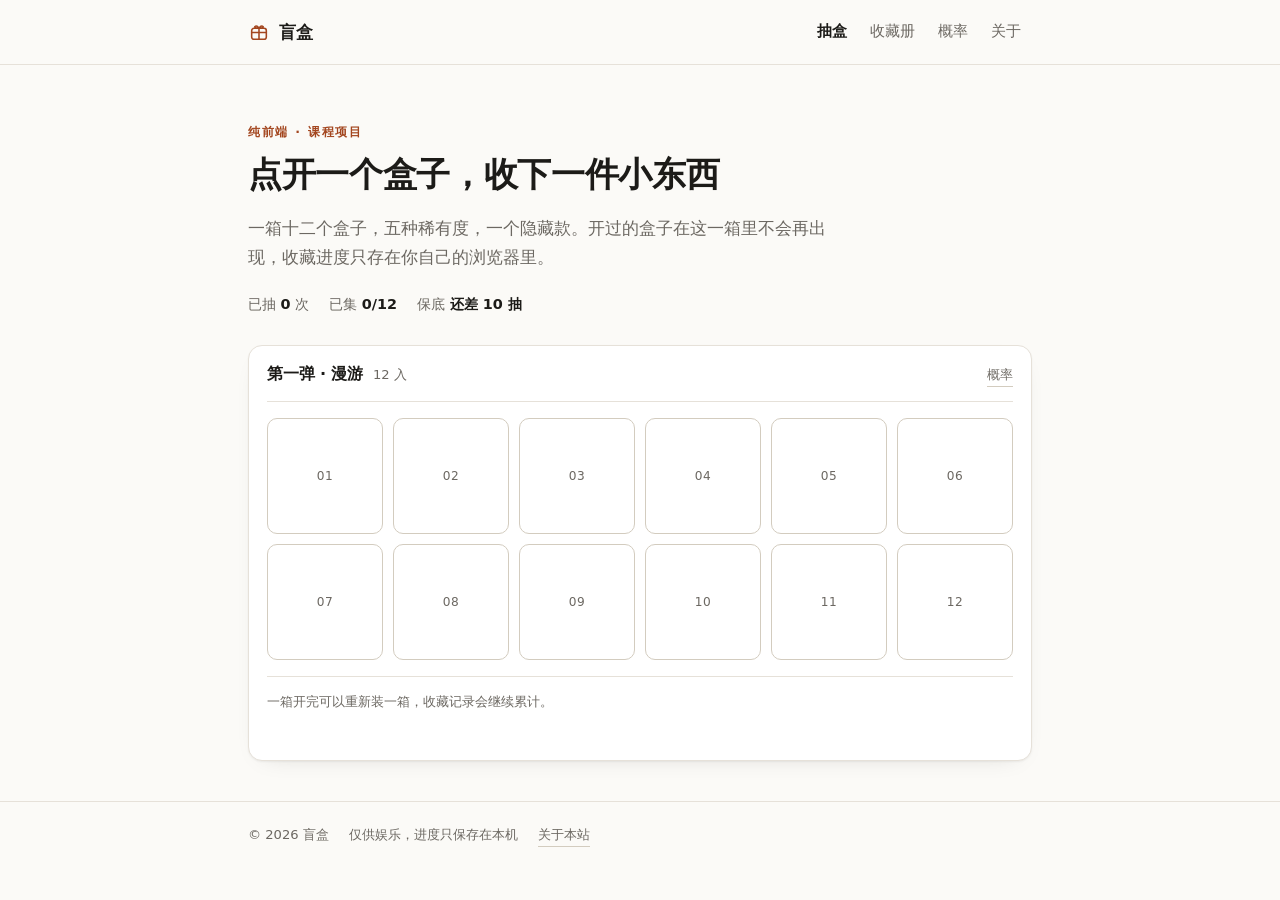
==== index.html @ 5951d981 "机台标题去掉「星屿」：第一弹 · 漫游" ====
<!DOCTYPE html>
<html lang="zh-CN">
<head>
  <meta charset="UTF-8">
  <meta name="viewport" content="width=device-width, initial-scale=1.0">
  <meta name="description" content="盲盒：一箱十二个盒子，五种稀有度，一个隐藏款。点开盒子看看今天抽到哪一件。">
  <meta name="theme-color" content="#fbfaf7">
  <title>盲盒 · 抽盒</title>
  <link rel="icon" href="favicon.svg" type="image/svg+xml">
  <link rel="stylesheet" href="style.css">
</head>
<body data-page="draw">

  <a class="skip" href="#main">跳到主要内容</a>

  <header class="site-head">
    <div class="wrap head-inner">
      <a class="brand" href="index.html">
        <svg class="mark" viewBox="0 0 24 24" fill="none" stroke="currentColor" stroke-width="1.7" stroke-linecap="round" stroke-linejoin="round" aria-hidden="true">
          <rect x="4" y="8" width="16" height="12" rx="2.5"></rect>
          <path d="M4 12.5h16M12 8v12"></path>
          <path d="M12 8c-1.2-2-3-3.2-4.2-2.2C6.6 6.7 8 8 12 8zM12 8c1.2-2 3-3.2 4.2-2.2C17.4 6.7 16 8 12 8z"></path>
        </svg>
        <span>盲盒</span>
      </a>

      <nav class="site-nav" aria-label="主导航">
        <ul>
          <li><a href="index.html" aria-current="page">抽盒</a></li>
          <li><a href="collection.html">收藏册</a></li>
          <li><a href="odds.html">概率</a></li>
          <li><a href="about.html">关于</a></li>
        </ul>
      </nav>
    </div>
  </header>

  <main id="main">
    <div class="wrap">

      <section class="intro">
        <p class="eyebrow">纯前端 · 课程项目</p>
        <h1>点开一个盒子，收下一件小东西</h1>
        <p class="lede">一箱十二个盒子，五种稀有度，一个隐藏款。开过的盒子在这一箱里不会再出现，收藏进度只存在你自己的浏览器里。</p>
        <p class="stats">
          <span>已抽 <b id="statDraws">0</b> 次</span>
          <span>已集 <b id="statOwned">0/12</b></span>
          <span>保底 <b id="statPity">还差 10 抽</b></span>
        </p>
      </section>

      <section class="machine" aria-labelledby="machineTitle">
        <div class="machine-head">
          <h2 id="machineTitle">第一弹 · 漫游</h2>
          <span class="count">12 入</span>
          <a class="quiet-link" href="odds.html">概率</a>
        </div>

        <div class="case" id="case"></div>

        <div class="machine-foot">
          <button class="btn btn--sm" id="refillBtn" type="button" hidden>再装一箱</button>
          <p>一箱开完可以重新装一箱，收藏记录会继续累计。</p>
        </div>

        <p class="recent" id="recent"></p>
      </section>

      <p class="sr-only" id="live" aria-live="polite"></p>
    </div>
  </main>

  <footer class="site-foot">
    <div class="wrap">
      <span>© 2026 盲盒</span>
      <span>仅供娱乐，进度只保存在本机</span>
      <a href="about.html">关于本站</a>
    </div>
  </footer>

  <div class="overlay" id="overlay" hidden>
    <div class="dialog" id="reveal" role="dialog" aria-modal="true" aria-labelledby="revealName" aria-describedby="revealMeta">
      <button class="dialog__close" id="revealClose" type="button" aria-label="关闭结果">×</button>
      <div id="revealGlyph"></div>
      <p class="dialog__rarity" id="revealRarity">普通</p>
      <h2 class="dialog__name" id="revealName">小星星</h2>
      <p class="dialog__meta" id="revealMeta">第 1 抽</p>
      <div class="dialog__actions">
        <button class="btn" id="acceptBtn" type="button">收下</button>
        <button class="btn btn--primary" id="againBtn" type="button">再抽一个</button>
      </div>
    </div>
  </div>

  <script src="app.js"></script>
</body>
</html>
---- style.css ----
/* ==========================================================================
   盲盒 · style.css
   纸感、单色强调：只用一种强调色（砖红），其余靠字号、间距和细线分层。
   1 变量 · 2 基础 · 3 头部 · 4 首页 · 5 盒子 · 6 按钮与结果
   7 收藏册 · 8 概率与关于 · 9 页脚 · 10 动画与窄屏
   ========================================================================== */

/* 1 · 变量 */
:root {
  --paper: #fbfaf7;
  --surface: #ffffff;
  --ink: #1c1b18;
  --ink-2: #3b3833;
  --muted: #6c6862;
  --line: #e6e1d9;
  --line-2: #d3ccbf;
  --accent: #a3461f;
  --accent-soft: #f4e8e1;

  --r: 10px;
  --shadow: 0 1px 2px rgba(28, 27, 24, .05), 0 8px 24px -18px rgba(28, 27, 24, .25);
}

@media (prefers-color-scheme: dark) {
  :root {
    --paper: #171613;
    --surface: #1e1c18;
    --ink: #f1eee7;
    --ink-2: #d6d1c7;
    --muted: #9d978c;
    --line: #302d27;
    --line-2: #423d34;
    --accent: #d78a62;
    --accent-soft: #2a211b;
    --shadow: 0 1px 2px rgba(0, 0, 0, .4);
  }
}

/* 2 · 基础 */
*,
*::before,
*::after { box-sizing: border-box; }

[hidden] { display: none !important; }

html { -webkit-text-size-adjust: 100%; }

body {
  margin: 0;
  min-height: 100vh;
  font-family: system-ui, -apple-system, "Segoe UI", "PingFang SC", "Hiragino Sans GB", "Microsoft YaHei", sans-serif;
  font-size: 17px;
  line-height: 1.7;
  color: var(--ink);
  background: var(--paper);
  -webkit-font-smoothing: antialiased;
}

h1, h2, h3 {
  margin: 0 0 .5em;
  line-height: 1.3;
  font-weight: 650;
  letter-spacing: -.01em;
}
h1 { font-size: clamp(1.55rem, 3.4vw, 2.1rem); }
h2 { font-size: 1.15rem; }
h3 { font-size: 1rem; }

p { margin: 0 0 1em; }
p:last-child { margin-bottom: 0; }

a { color: var(--ink); text-decoration: none; }
a:hover { text-decoration: underline; text-underline-offset: .18em; }

button { font: inherit; color: inherit; }

:focus-visible {
  outline: 2px solid var(--accent);
  outline-offset: 2px;
  border-radius: 3px;
}

.wrap {
  width: 100%;
  max-width: 52rem;
  margin: 0 auto;
  padding: 0 24px;
}

.sr-only {
  position: absolute;
  width: 1px;
  height: 1px;
  padding: 0;
  margin: -1px;
  overflow: hidden;
  clip: rect(0 0 0 0);
  white-space: nowrap;
  border: 0;
}

.skip {
  position: absolute;
  left: -9999px;
}
.skip:focus {
  left: 16px;
  top: 12px;
  z-index: 100;
  padding: .5em 1em;
  background: var(--surface);
  border: 1px solid var(--line-2);
  border-radius: var(--r);
}

/* 3 · 头部 */
.site-head {
  border-bottom: 1px solid var(--line);
  background: var(--paper);
}
.head-inner {
  display: flex;
  align-items: center;
  gap: 16px;
  min-height: 64px;
}
.brand {
  display: inline-flex;
  align-items: center;
  gap: 9px;
  font-weight: 650;
  letter-spacing: .01em;
  white-space: nowrap;
}
.brand:hover { text-decoration: none; }
.mark { width: 22px; height: 22px; flex: none; color: var(--accent); }

.site-nav { margin-left: auto; }
.site-nav ul {
  display: flex;
  gap: 2px;
  margin: 0;
  padding: 0;
  list-style: none;
}
.site-nav a {
  display: inline-block;
  padding: .38em .7em;
  font-size: .95rem;
  color: var(--muted);
  border-radius: 6px;
}
.site-nav a:hover { color: var(--ink); background: var(--accent-soft); text-decoration: none; }
.site-nav a[aria-current="page"] { color: var(--ink); font-weight: 600; }
.site-nav a[aria-current="page"]:hover { background: transparent; }

/* 4 · 首页 */
.intro {
  padding: clamp(32px, 6vw, 56px) 0 28px;
  max-width: 38rem;
}
.eyebrow {
  margin: 0 0 .9em;
  font-size: .78rem;
  font-weight: 600;
  letter-spacing: .14em;
  text-transform: uppercase;
  color: var(--accent);
}
.lede {
  color: var(--muted);
  margin-bottom: 1.2em;
}
.stats {
  display: flex;
  flex-wrap: wrap;
  gap: 6px 20px;
  margin: 0;
  font-size: .9rem;
  color: var(--muted);
  font-variant-numeric: tabular-nums;
}
.stats b { font-weight: 600; color: var(--ink); }

.machine {
  border: 1px solid var(--line);
  border-radius: 14px;
  background: var(--surface);
  padding: 18px 18px 16px;
  margin-bottom: 40px;
  box-shadow: var(--shadow);
}
.machine-head {
  display: flex;
  align-items: baseline;
  gap: 10px;
  padding-bottom: 14px;
  border-bottom: 1px solid var(--line);
  margin-bottom: 16px;
}
.machine-head h2 { margin: 0; font-size: 1rem; }
.machine-head .count { font-size: .82rem; color: var(--muted); font-variant-numeric: tabular-nums; }
.quiet-link {
  margin-left: auto;
  font-size: .82rem;
  color: var(--muted);
  border-bottom: 1px solid var(--line-2);
}
.quiet-link:hover { color: var(--accent); border-color: currentColor; text-decoration: none; }

/* 稀有度在盒子上只用一个小圆点表示，颜色压得很低 */
[data-rarity="N"] { --rarity: #9b9488; }
[data-rarity="R"] { --rarity: #6c6862; }
[data-rarity="SR"] { --rarity: var(--accent); }
[data-rarity="SSR"] { --rarity: #7d3416; }
[data-rarity="UR"] { --rarity: #1c1b18; }

@media (prefers-color-scheme: dark) {
  [data-rarity="N"] { --rarity: #8f897e; }
  [data-rarity="R"] { --rarity: #b3ada2; }
  [data-rarity="SSR"] { --rarity: #d79a72; }
  [data-rarity="UR"] { --rarity: #f1eee7; }
}

/* 5 · 盒子 */
.case {
  display: grid;
  grid-template-columns: repeat(6, minmax(0, 1fr));
  gap: 10px;
}
.box {
  position: relative;
  aspect-ratio: 1 / 1;
  padding: 0;
  background: var(--surface);
  border: 1px solid var(--line-2);
  border-radius: var(--r);
  cursor: pointer;
  transition: border-color .15s, transform .15s;
  display: grid;
  place-items: center;
}
.box:hover:not(.is-open) {
  border-color: var(--ink);
  transform: translateY(-2px);
}
.box__no {
  font-size: .76rem;
  color: var(--muted);
  font-variant-numeric: tabular-nums;
  letter-spacing: .04em;
}
.box__glyph { display: none; width: 30px; height: 30px; color: var(--ink); }
.box__glyph svg { display: block; width: 100%; height: 100%; }

.box.is-open {
  cursor: default;
  background: var(--paper);
  transform: none;
}
.box.is-open .box__no { display: none; }
.box.is-open .box__glyph { display: block; }
.box.is-open::after {
  content: "";
  position: absolute;
  top: 7px;
  right: 7px;
  width: 5px;
  height: 5px;
  border-radius: 50%;
  background: var(--rarity, var(--muted));
}

.box.is-shaking { animation: nudge .42s ease-in-out; }

.machine-foot {
  display: flex;
  flex-wrap: wrap;
  align-items: center;
  gap: 12px;
  margin-top: 16px;
  padding-top: 14px;
  border-top: 1px solid var(--line);
}
.machine-foot p { margin: 0; font-size: .82rem; color: var(--muted); }

.recent {
  margin: 12px 0 0;
  font-size: .82rem;
  color: var(--muted);
  min-height: 1.4em;
}
.recent b { font-weight: 600; color: var(--ink-2); }

/* 6 · 按钮与结果 */
.btn {
  display: inline-flex;
  align-items: center;
  justify-content: center;
  padding: .6em 1.05em;
  font-size: .92rem;
  font-weight: 600;
  border-radius: 8px;
  border: 1px solid var(--line-2);
  background: var(--surface);
  color: var(--ink);
  cursor: pointer;
  transition: background-color .15s, border-color .15s;
}
.btn:hover { border-color: var(--ink); }
.btn--primary {
  background: var(--ink);
  border-color: var(--ink);
  color: var(--paper);
}
.btn--primary:hover { background: var(--ink-2); border-color: var(--ink-2); }
.btn--sm { padding: .42em .8em; font-size: .84rem; }

.overlay {
  position: fixed;
  inset: 0;
  z-index: 50;
  display: grid;
  place-items: center;
  padding: 20px;
  background: rgba(24, 22, 18, .55);
  animation: fade .16s ease both;
}
.dialog {
  position: relative;
  width: min(360px, 100%);
  padding: 26px 24px 22px;
  background: var(--surface);
  border: 1px solid var(--line-2);
  border-radius: 14px;
  box-shadow: 0 24px 60px -30px rgba(0, 0, 0, .5);
  text-align: center;
  animation: rise .22s ease both;
}
.dialog__close {
  position: absolute;
  top: 8px;
  right: 8px;
  width: 30px;
  height: 30px;
  display: grid;
  place-items: center;
  border: 0;
  border-radius: 50%;
  background: transparent;
  color: var(--muted);
  font-size: 1.1rem;
  line-height: 1;
}
.dialog__close:hover { background: var(--accent-soft); color: var(--ink); }

.dialog__glyph {
  display: block;
  width: 60px;
  height: 60px;
  margin: 6px auto 12px;
  color: var(--ink);
}
.dialog__rarity {
  margin: 0 0 2px;
  font-size: .74rem;
  font-weight: 600;
  letter-spacing: .14em;
  color: var(--accent);
}
.dialog__name { margin: 0 0 4px; font-size: 1.35rem; }
.dialog__meta { margin: 0 0 20px; font-size: .85rem; color: var(--muted); }
.dialog__meta b { color: var(--accent); font-weight: 600; }
.dialog__actions { display: flex; gap: 10px; }
.dialog__actions .btn { flex: 1 1 0; }

/* 7 · 收藏册 */
.page-head {
  padding: clamp(28px, 5vw, 44px) 0 4px;
  max-width: 38rem;
}
.page-head .lede { margin-bottom: 0; }

.progress {
  display: flex;
  align-items: center;
  gap: 14px;
  margin: 24px 0 18px;
  font-size: .84rem;
  color: var(--muted);
  font-variant-numeric: tabular-nums;
}
.progress__bar {
  flex: 1;
  height: 4px;
  background: var(--line);
  border-radius: 2px;
  overflow: hidden;
}
.progress__fill {
  display: block;
  height: 100%;
  width: 0;
  background: var(--accent);
  transition: width .4s ease;
}

.grid {
  display: grid;
  grid-template-columns: repeat(4, minmax(0, 1fr));
  gap: 12px;
  margin-bottom: 28px;
}
.card {
  display: flex;
  flex-direction: column;
  align-items: center;
  gap: 4px;
  padding: 18px 10px 16px;
  border: 1px solid var(--line);
  border-radius: var(--r);
  background: var(--surface);
  text-align: center;
}
.card--locked {
  background: transparent;
  border-style: dashed;
  border-color: var(--line-2);
}
.card__glyph {
  width: 34px;
  height: 34px;
  color: var(--ink);
  margin-bottom: 4px;
}
.card--locked .card__glyph { color: var(--line-2); }
.card__glyph--none {
  display: grid;
  place-items: center;
  font-size: 1.1rem;
  line-height: 1;
}
.card__name { font-size: .92rem; font-weight: 600; }
.card--locked .card__name { color: var(--muted); font-weight: 400; }
.card__meta {
  font-size: .74rem;
  letter-spacing: .06em;
  color: var(--muted);
}
.card__count {
  font-size: .74rem;
  color: var(--accent);
  font-variant-numeric: tabular-nums;
}

.actions {
  display: flex;
  flex-wrap: wrap;
  align-items: center;
  gap: 12px;
  margin-bottom: 48px;
}
.actions p { margin: 0; font-size: .82rem; color: var(--muted); }

/* 8 · 概率与关于 */
.panel {
  padding: 20px 0;
  border-top: 1px solid var(--line);
}
.panel:first-of-type { border-top: 0; }
.panel h2 { margin-bottom: 12px; }

table {
  width: 100%;
  border-collapse: collapse;
  font-size: .9rem;
  margin-bottom: 10px;
}
caption {
  text-align: left;
  font-size: .8rem;
  color: var(--muted);
  padding-bottom: 8px;
}
th, td {
  padding: .5em .3em;
  text-align: left;
  border-bottom: 1px solid var(--line);
}
th { font-size: .78rem; font-weight: 600; color: var(--muted); }
td:last-child, th:last-child { text-align: right; font-variant-numeric: tabular-nums; }
tbody tr:last-child td { border-bottom: 0; }

.list {
  margin: 0;
  padding: 0;
  list-style: none;
  display: grid;
  gap: 6px;
  font-size: .9rem;
}
.list li {
  display: flex;
  align-items: baseline;
  gap: 10px;
  padding-bottom: 6px;
  border-bottom: 1px solid var(--line);
}
.list li:last-child { border-bottom: 0; }
.list .li-glyph { width: 20px; height: 20px; flex: none; color: var(--ink); }
.list .li-name { font-weight: 600; }
.list .li-meta { color: var(--muted); }
.list .li-chance { margin-left: auto; color: var(--muted); font-variant-numeric: tabular-nums; }

.rules {
  margin: 0;
  padding-left: 1.2em;
  display: grid;
  gap: 8px;
  color: var(--ink-2);
  font-size: .92rem;
}
.rules b { color: var(--ink); }

.note {
  font-size: .86rem;
  color: var(--muted);
  padding: 12px 14px;
  border-left: 2px solid var(--line-2);
  margin: 14px 0 0;
}

/* 9 · 关于页正文 */
.prose { max-width: 38rem; }
.prose h2 { margin-top: 1.8em; }
.prose ul { padding-left: 1.2em; margin: 0 0 1em; color: var(--ink-2); }
.prose li { margin-bottom: .3em; }
.prose code {
  font-family: ui-monospace, SFMono-Regular, Menlo, Consolas, monospace;
  font-size: .88em;
  padding: .1em .35em;
  background: var(--accent-soft);
  border-radius: 4px;
}

/* 10 · 页脚 */
.site-foot {
  border-top: 1px solid var(--line);
  padding: 22px 0 40px;
  font-size: .82rem;
  color: var(--muted);
}
.site-foot .wrap {
  display: flex;
  flex-wrap: wrap;
  gap: 8px 20px;
}
.site-foot a { color: var(--muted); border-bottom: 1px solid var(--line-2); }
.site-foot a:hover { color: var(--accent); text-decoration: none; }

/* 11 · 动画与窄屏 */
@keyframes nudge {
  0%, 100% { transform: translateY(0) rotate(0); }
  25% { transform: translateY(-3px) rotate(-1.5deg); }
  60% { transform: translateY(-1px) rotate(1.5deg); }
}
@keyframes fade { from { opacity: 0; } to { opacity: 1; } }
@keyframes rise {
  from { opacity: 0; transform: translateY(8px); }
  to { opacity: 1; transform: none; }
}

@media (max-width: 720px) {
  body { font-size: 16px; }
  .wrap { padding: 0 18px; }
  .case { grid-template-columns: repeat(4, minmax(0, 1fr)); }
  .grid { grid-template-columns: repeat(3, minmax(0, 1fr)); }
}
@media (max-width: 520px) {
  .head-inner { min-height: 58px; gap: 8px; }
  .brand { font-size: .95rem; }
  .mark { width: 19px; height: 19px; }
  .site-nav a { padding: .38em .55em; font-size: .88rem; }
  .case { grid-template-columns: repeat(3, minmax(0, 1fr)); gap: 8px; }
  .grid { grid-template-columns: repeat(2, minmax(0, 1fr)); }
  .machine { padding: 14px; }
  .dialog__actions { flex-direction: column-reverse; }
}
@media (max-width: 360px) {
  .case { grid-template-columns: repeat(2, minmax(0, 1fr)); }
}

@media (prefers-reduced-motion: reduce) {
  *, *::before, *::after {
    animation-duration: .001ms !important;
    animation-iteration-count: 1 !important;
    transition-duration: .001ms !important;
  }
}
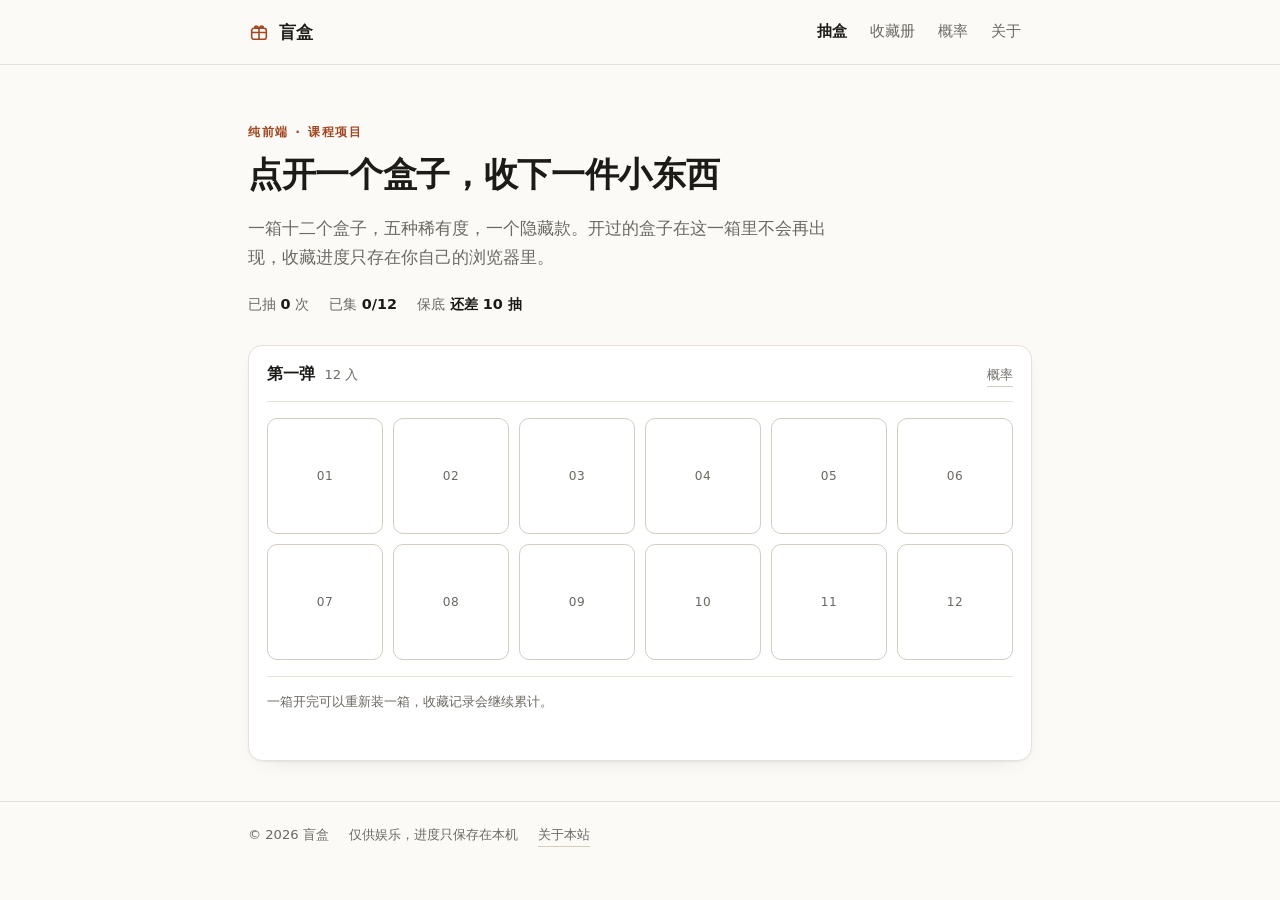
==== commit 83c86257: "机台标题只保留「第一弹」" ====
--- a/index.html
+++ b/index.html
@@ -51,7 +51,7 @@
 
       <section class="machine" aria-labelledby="machineTitle">
         <div class="machine-head">
-          <h2 id="machineTitle">第一弹 · 漫游</h2>
+          <h2 id="machineTitle">第一弹</h2>
           <span class="count">12 入</span>
           <a class="quiet-link" href="odds.html">概率</a>
         </div>
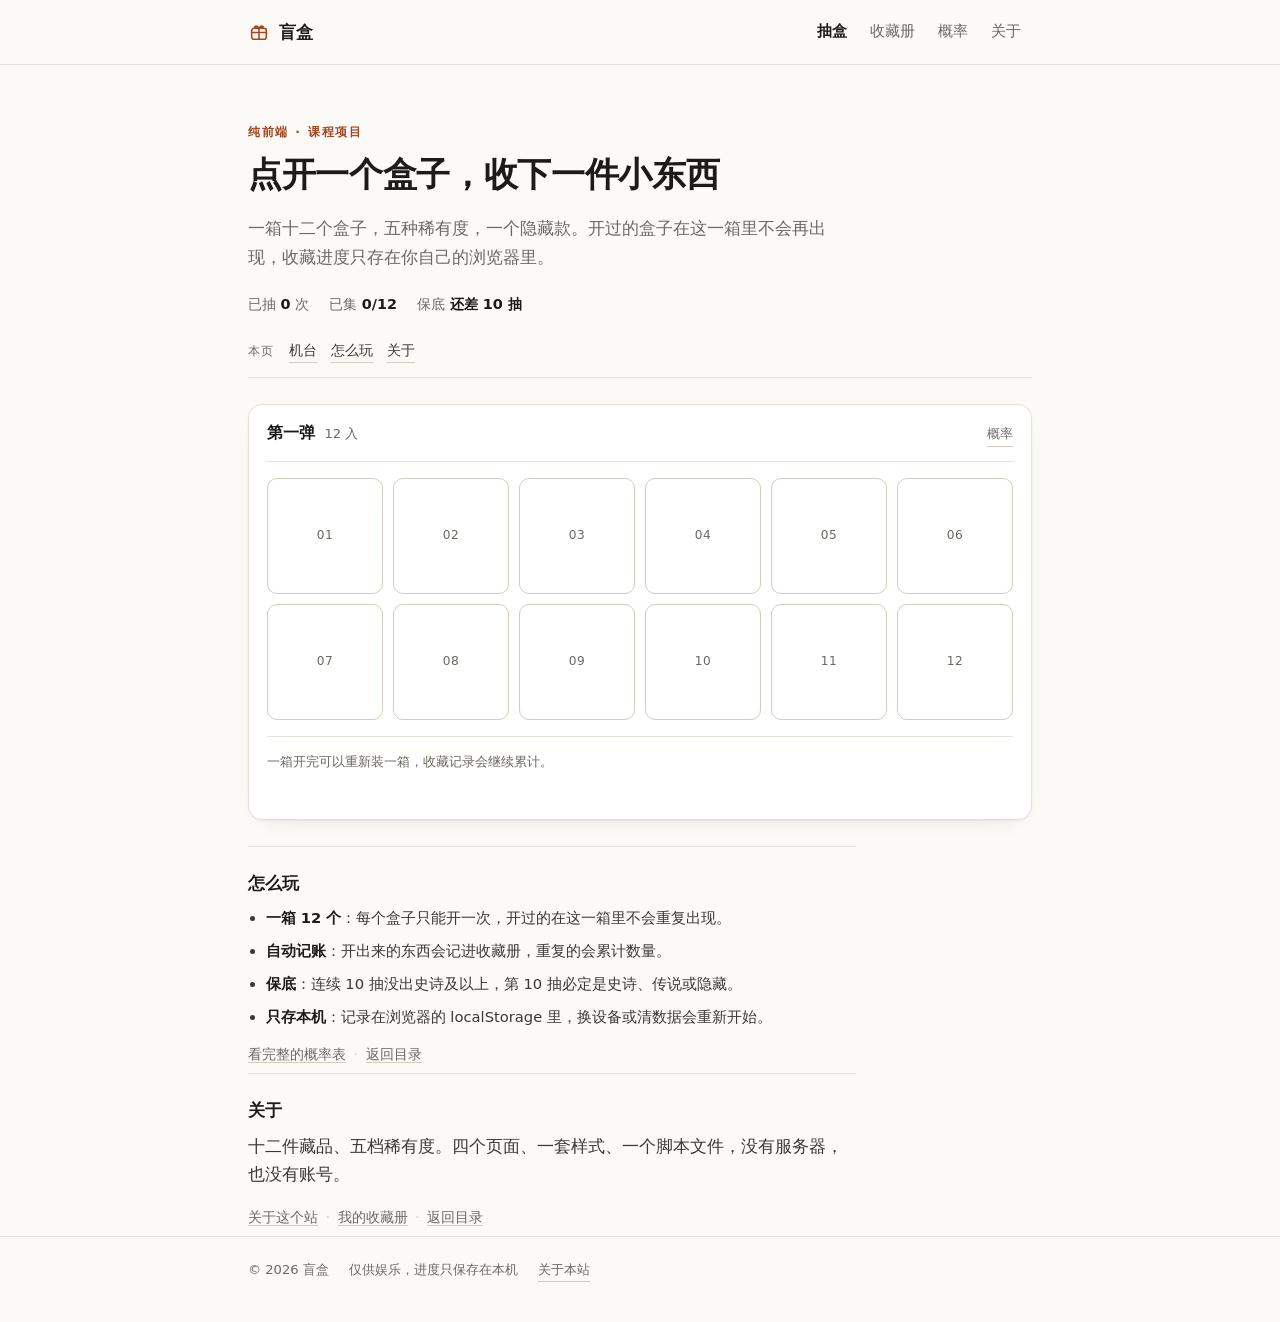
==== commit 74c8167e: "首页加本页目录，补「怎么玩」「关于」两节" ====
--- a/index.html
+++ b/index.html
@@ -49,7 +49,14 @@
         </p>
       </section>
 
-      <section class="machine" aria-labelledby="machineTitle">
+      <nav class="toc" id="toc" aria-label="本页目录">
+        <span class="toc__label">本页</span>
+        <a href="#machine">机台</a>
+        <a href="#how">怎么玩</a>
+        <a href="#about">关于</a>
+      </nav>
+
+      <section class="machine" id="machine" aria-labelledby="machineTitle">
         <div class="machine-head">
           <h2 id="machineTitle">第一弹</h2>
           <span class="count">12 入</span>
@@ -66,6 +73,27 @@
         <p class="recent" id="recent"></p>
       </section>
 
+      <section class="section" id="how" aria-labelledby="howTitle">
+        <h2 id="howTitle">怎么玩</h2>
+        <ul class="rules">
+          <li><b>一箱 12 个</b>：每个盒子只能开一次，开过的在这一箱里不会重复出现。</li>
+          <li><b>自动记账</b>：开出来的东西会记进收藏册，重复的会累计数量。</li>
+          <li><b>保底</b>：连续 10 抽没出史诗及以上，第 10 抽必定是史诗、传说或隐藏。</li>
+          <li><b>只存本机</b>：记录在浏览器的 localStorage 里，换设备或清数据会重新开始。</li>
+        </ul>
+        <p class="section__more">
+          <a href="odds.html">看完整的概率表</a><span class="dot">·</span><a href="#toc">返回目录</a>
+        </p>
+      </section>
+
+      <section class="section" id="about" aria-labelledby="aboutTitle">
+        <h2 id="aboutTitle">关于</h2>
+        <p>十二件藏品、五档稀有度。四个页面、一套样式、一个脚本文件，没有服务器，也没有账号。</p>
+        <p class="section__more">
+          <a href="about.html">关于这个站</a><span class="dot">·</span><a href="collection.html">我的收藏册</a><span class="dot">·</span><a href="#toc">返回目录</a>
+        </p>
+      </section>
+
       <p class="sr-only" id="live" aria-live="polite"></p>
     </div>
   </main>
@@ -79,12 +107,9 @@
   </footer>
 
   <div class="overlay" id="overlay" hidden>
-    <div class="dialog" id="reveal" role="dialog" aria-modal="true" aria-labelledby="revealName" aria-describedby="revealMeta">
+    <div class="dialog" id="reveal" role="dialog" aria-modal="true" aria-label="抽盒结果">
       <button class="dialog__close" id="revealClose" type="button" aria-label="关闭结果">×</button>
       <div id="revealGlyph"></div>
-      <p class="dialog__rarity" id="revealRarity">普通</p>
-      <h2 class="dialog__name" id="revealName">小星星</h2>
-      <p class="dialog__meta" id="revealMeta">第 1 抽</p>
       <div class="dialog__actions">
         <button class="btn" id="acceptBtn" type="button">收下</button>
         <button class="btn btn--primary" id="againBtn" type="button">再抽一个</button>
--- a/style.css
+++ b/style.css
@@ -155,10 +155,52 @@
 .site-nav a[aria-current="page"]:hover { background: transparent; }
 
 /* 4 · 首页 */
+html { scroll-behavior: smooth; }
+[id] { scroll-margin-top: 24px; }
+
 .intro {
-  padding: clamp(32px, 6vw, 56px) 0 28px;
+  padding: clamp(32px, 6vw, 56px) 0 22px;
   max-width: 38rem;
 }
+
+/* 本页目录：几条锚点链接，点了直接跳到下面的小节 */
+.toc {
+  display: flex;
+  flex-wrap: wrap;
+  align-items: baseline;
+  gap: 6px 14px;
+  margin: 0 0 26px;
+  padding-bottom: 14px;
+  border-bottom: 1px solid var(--line);
+  font-size: .88rem;
+}
+.toc__label {
+  font-size: .74rem;
+  letter-spacing: .12em;
+  color: var(--muted);
+}
+.toc a {
+  color: var(--ink-2);
+  border-bottom: 1px solid var(--line-2);
+}
+.toc a:hover { color: var(--accent); border-color: currentColor; text-decoration: none; }
+
+/* 目录跳过去的小节 */
+.section {
+  max-width: 38rem;
+  padding: 26px 0 6px;
+  border-top: 1px solid var(--line);
+}
+.section h2 { margin-bottom: 10px; font-size: 1.05rem; }
+.section p { color: var(--ink-2); }
+.section .rules { margin: 0 0 14px; }
+.section__more {
+  margin: 0;
+  font-size: .86rem;
+}
+.section__more a { color: var(--muted); border-bottom: 1px solid var(--line-2); }
+.section__more a:hover { color: var(--accent); border-color: currentColor; text-decoration: none; }
+.section__more .dot { margin: 0 .55em; color: var(--line-2); }
 .eyebrow {
   margin: 0 0 .9em;
   font-size: .78rem;
@@ -187,7 +229,7 @@
   border-radius: 14px;
   background: var(--surface);
   padding: 18px 18px 16px;
-  margin-bottom: 40px;
+  margin-bottom: 26px;
   box-shadow: var(--shadow);
 }
 .machine-head {
@@ -356,21 +398,11 @@
 
 .dialog__glyph {
   display: block;
-  width: 60px;
-  height: 60px;
-  margin: 6px auto 12px;
+  width: 64px;
+  height: 64px;
+  margin: 10px auto 24px;
   color: var(--ink);
 }
-.dialog__rarity {
-  margin: 0 0 2px;
-  font-size: .74rem;
-  font-weight: 600;
-  letter-spacing: .14em;
-  color: var(--accent);
-}
-.dialog__name { margin: 0 0 4px; font-size: 1.35rem; }
-.dialog__meta { margin: 0 0 20px; font-size: .85rem; color: var(--muted); }
-.dialog__meta b { color: var(--accent); font-weight: 600; }
 .dialog__actions { display: flex; gap: 10px; }
 .dialog__actions .btn { flex: 1 1 0; }
 
@@ -412,15 +444,13 @@
   margin-bottom: 28px;
 }
 .card {
-  display: flex;
-  flex-direction: column;
-  align-items: center;
-  gap: 4px;
-  padding: 18px 10px 16px;
+  position: relative;
+  display: grid;
+  place-items: center;
+  padding: 22px 10px;
   border: 1px solid var(--line);
   border-radius: var(--r);
   background: var(--surface);
-  text-align: center;
 }
 .card--locked {
   background: transparent;
@@ -431,25 +461,18 @@
   width: 34px;
   height: 34px;
   color: var(--ink);
-  margin-bottom: 4px;
 }
 .card--locked .card__glyph { color: var(--line-2); }
-.card__glyph--none {
-  display: grid;
-  place-items: center;
-  font-size: 1.1rem;
-  line-height: 1;
-}
-.card__name { font-size: .92rem; font-weight: 600; }
-.card--locked .card__name { color: var(--muted); font-weight: 400; }
-.card__meta {
-  font-size: .74rem;
-  letter-spacing: .06em;
-  color: var(--muted);
+.card__glyph--ghost {
+  color: var(--line-2);
+  opacity: .9;
 }
 .card__count {
-  font-size: .74rem;
-  color: var(--accent);
+  position: absolute;
+  top: 7px;
+  right: 9px;
+  font-size: .72rem;
+  color: var(--muted);
   font-variant-numeric: tabular-nums;
 }
 
@@ -591,6 +614,7 @@
 }
 
 @media (prefers-reduced-motion: reduce) {
+  html { scroll-behavior: auto; }
   *, *::before, *::after {
     animation-duration: .001ms !important;
     animation-iteration-count: 1 !important;
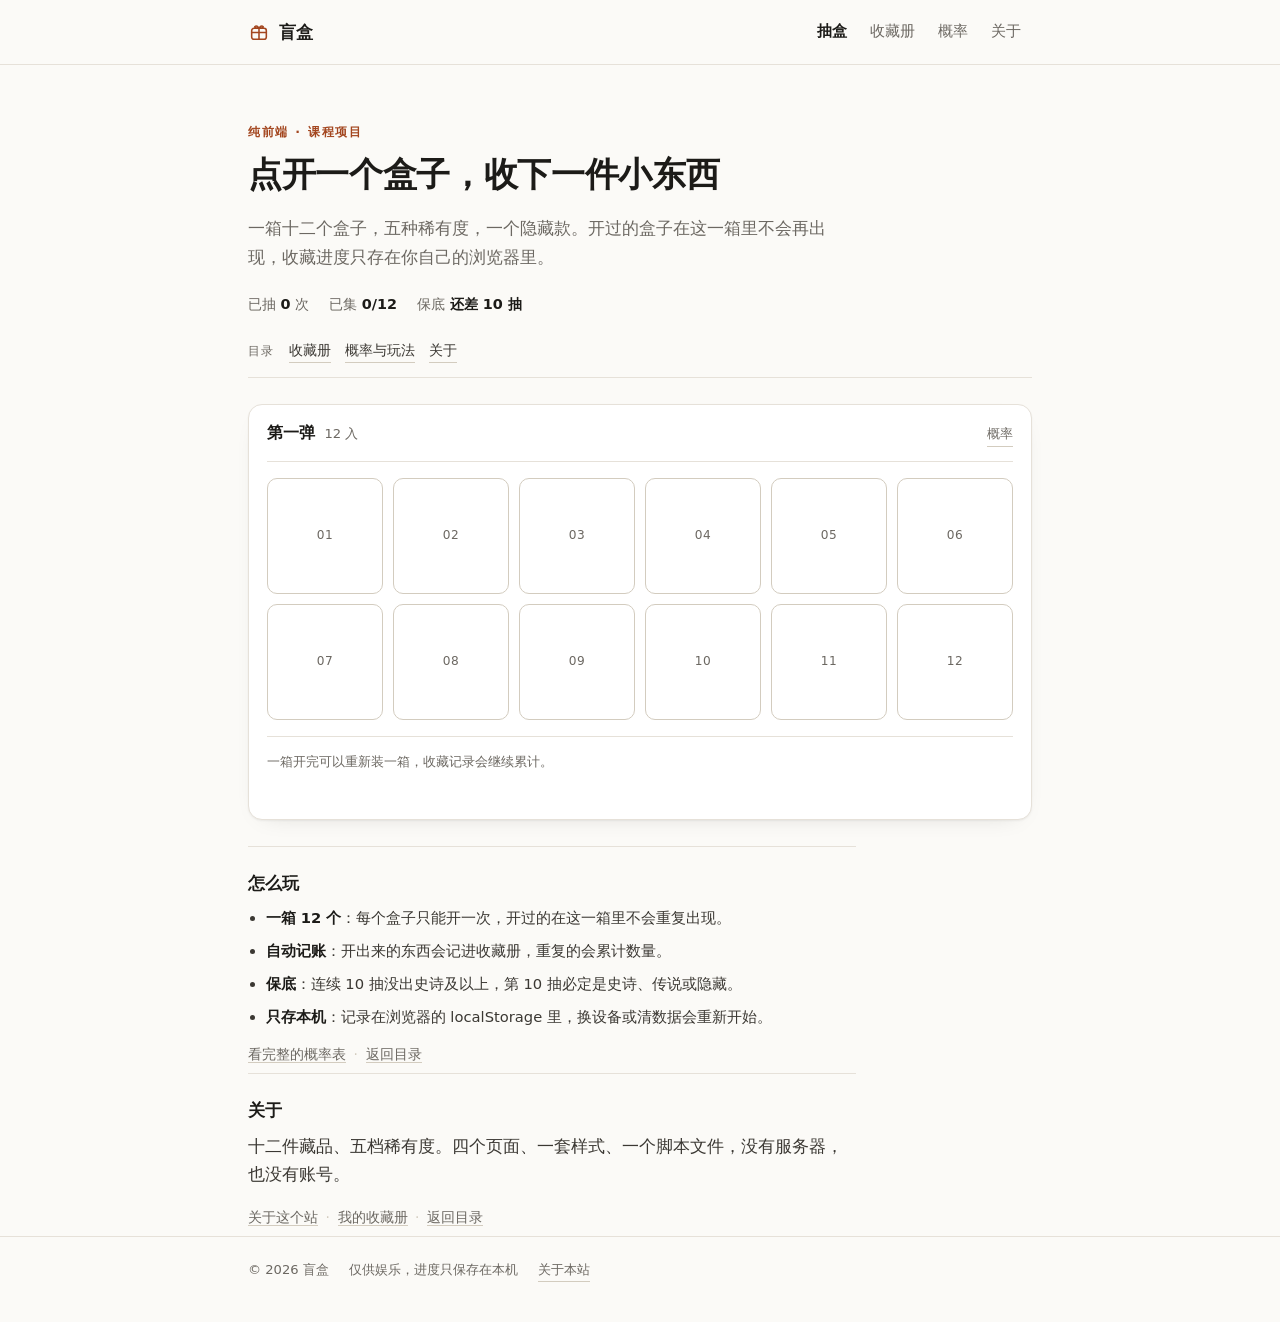
==== commit b3412585: "首页目录改为页面链接：收藏册、概率、关于" ====
--- a/index.html
+++ b/index.html
@@ -49,11 +49,11 @@
         </p>
       </section>
 
-      <nav class="toc" id="toc" aria-label="本页目录">
-        <span class="toc__label">本页</span>
-        <a href="#machine">机台</a>
-        <a href="#how">怎么玩</a>
-        <a href="#about">关于</a>
+      <nav class="toc" id="toc" aria-label="站内目录">
+        <span class="toc__label">目录</span>
+        <a href="collection.html">收藏册</a>
+        <a href="odds.html">概率与玩法</a>
+        <a href="about.html">关于</a>
       </nav>
 
       <section class="machine" id="machine" aria-labelledby="machineTitle">
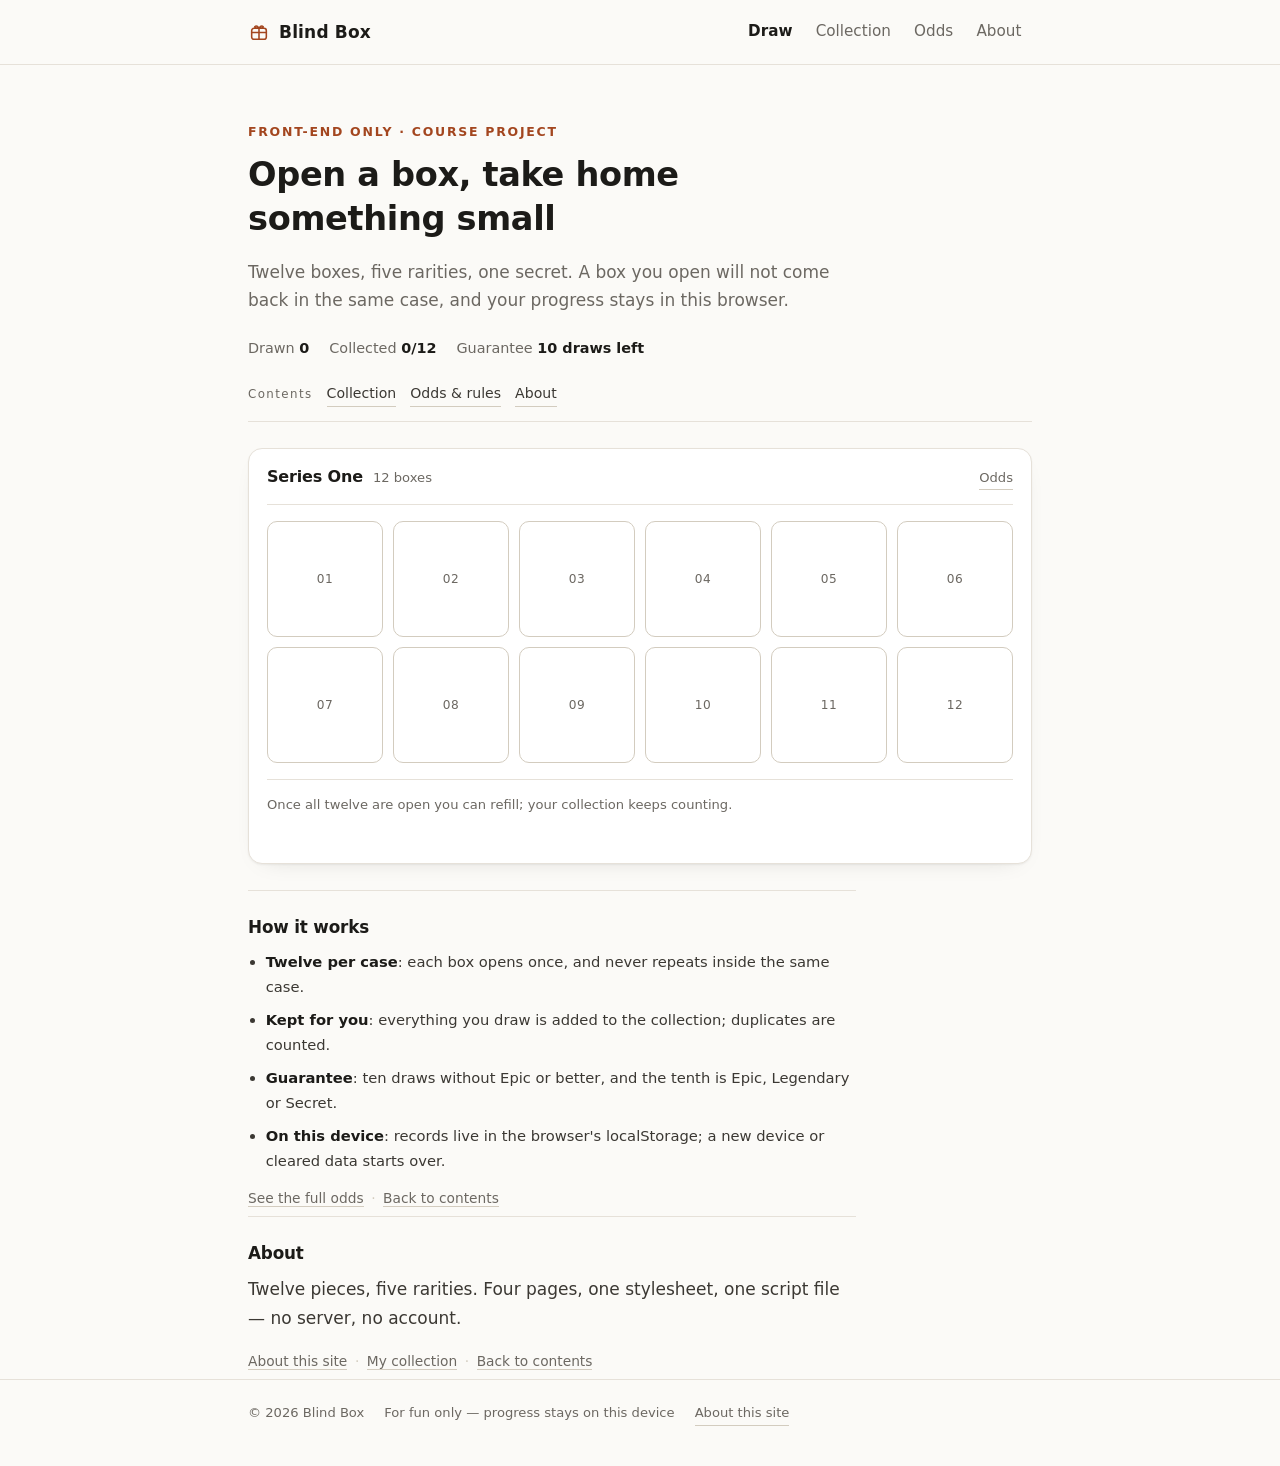
==== commit 5c0c7b3e: "Translate the site to English; fix percentage formatting" ====
--- a/index.html
+++ b/index.html
@@ -1,17 +1,17 @@
 <!DOCTYPE html>
-<html lang="zh-CN">
+<html lang="en">
 <head>
   <meta charset="UTF-8">
   <meta name="viewport" content="width=device-width, initial-scale=1.0">
-  <meta name="description" content="盲盒：一箱十二个盒子，五种稀有度，一个隐藏款。点开盒子看看今天抽到哪一件。">
+  <meta name="description" content="A blind box you can open in the browser: twelve boxes, five rarities, one secret piece.">
   <meta name="theme-color" content="#fbfaf7">
-  <title>盲盒 · 抽盒</title>
+  <title>Blind Box · Draw</title>
   <link rel="icon" href="favicon.svg" type="image/svg+xml">
   <link rel="stylesheet" href="style.css">
 </head>
 <body data-page="draw">
 
-  <a class="skip" href="#main">跳到主要内容</a>
+  <a class="skip" href="#main">Skip to content</a>
 
   <header class="site-head">
     <div class="wrap head-inner">
@@ -21,15 +21,15 @@
           <path d="M4 12.5h16M12 8v12"></path>
           <path d="M12 8c-1.2-2-3-3.2-4.2-2.2C6.6 6.7 8 8 12 8zM12 8c1.2-2 3-3.2 4.2-2.2C17.4 6.7 16 8 12 8z"></path>
         </svg>
-        <span>盲盒</span>
+        <span>Blind Box</span>
       </a>
 
-      <nav class="site-nav" aria-label="主导航">
+      <nav class="site-nav" aria-label="Main navigation">
         <ul>
-          <li><a href="index.html" aria-current="page">抽盒</a></li>
-          <li><a href="collection.html">收藏册</a></li>
-          <li><a href="odds.html">概率</a></li>
-          <li><a href="about.html">关于</a></li>
+          <li><a href="index.html" aria-current="page">Draw</a></li>
+          <li><a href="collection.html">Collection</a></li>
+          <li><a href="odds.html">Odds</a></li>
+          <li><a href="about.html">About</a></li>
         </ul>
       </nav>
     </div>
@@ -39,58 +39,58 @@
     <div class="wrap">
 
       <section class="intro">
-        <p class="eyebrow">纯前端 · 课程项目</p>
-        <h1>点开一个盒子，收下一件小东西</h1>
-        <p class="lede">一箱十二个盒子，五种稀有度，一个隐藏款。开过的盒子在这一箱里不会再出现，收藏进度只存在你自己的浏览器里。</p>
+        <p class="eyebrow">Front-end only · Course project</p>
+        <h1>Open a box, take home something small</h1>
+        <p class="lede">Twelve boxes, five rarities, one secret. A box you open will not come back in the same case, and your progress stays in this browser.</p>
         <p class="stats">
-          <span>已抽 <b id="statDraws">0</b> 次</span>
-          <span>已集 <b id="statOwned">0/12</b></span>
-          <span>保底 <b id="statPity">还差 10 抽</b></span>
+          <span>Drawn <b id="statDraws">0</b></span>
+          <span>Collected <b id="statOwned">0/12</b></span>
+          <span>Guarantee <b id="statPity">10 draws left</b></span>
         </p>
       </section>
 
-      <nav class="toc" id="toc" aria-label="站内目录">
-        <span class="toc__label">目录</span>
-        <a href="collection.html">收藏册</a>
-        <a href="odds.html">概率与玩法</a>
-        <a href="about.html">关于</a>
+      <nav class="toc" id="toc" aria-label="Site contents">
+        <span class="toc__label">Contents</span>
+        <a href="collection.html">Collection</a>
+        <a href="odds.html">Odds &amp; rules</a>
+        <a href="about.html">About</a>
       </nav>
 
       <section class="machine" id="machine" aria-labelledby="machineTitle">
         <div class="machine-head">
-          <h2 id="machineTitle">第一弹</h2>
-          <span class="count">12 入</span>
-          <a class="quiet-link" href="odds.html">概率</a>
+          <h2 id="machineTitle">Series One</h2>
+          <span class="count">12 boxes</span>
+          <a class="quiet-link" href="odds.html">Odds</a>
         </div>
 
         <div class="case" id="case"></div>
 
         <div class="machine-foot">
-          <button class="btn btn--sm" id="refillBtn" type="button" hidden>再装一箱</button>
-          <p>一箱开完可以重新装一箱，收藏记录会继续累计。</p>
+          <button class="btn btn--sm" id="refillBtn" type="button" hidden>Refill the case</button>
+          <p>Once all twelve are open you can refill; your collection keeps counting.</p>
         </div>
 
         <p class="recent" id="recent"></p>
       </section>
 
       <section class="section" id="how" aria-labelledby="howTitle">
-        <h2 id="howTitle">怎么玩</h2>
+        <h2 id="howTitle">How it works</h2>
         <ul class="rules">
-          <li><b>一箱 12 个</b>：每个盒子只能开一次，开过的在这一箱里不会重复出现。</li>
-          <li><b>自动记账</b>：开出来的东西会记进收藏册，重复的会累计数量。</li>
-          <li><b>保底</b>：连续 10 抽没出史诗及以上，第 10 抽必定是史诗、传说或隐藏。</li>
-          <li><b>只存本机</b>：记录在浏览器的 localStorage 里，换设备或清数据会重新开始。</li>
+          <li><b>Twelve per case</b>: each box opens once, and never repeats inside the same case.</li>
+          <li><b>Kept for you</b>: everything you draw is added to the collection; duplicates are counted.</li>
+          <li><b>Guarantee</b>: ten draws without Epic or better, and the tenth is Epic, Legendary or Secret.</li>
+          <li><b>On this device</b>: records live in the browser's localStorage; a new device or cleared data starts over.</li>
         </ul>
         <p class="section__more">
-          <a href="odds.html">看完整的概率表</a><span class="dot">·</span><a href="#toc">返回目录</a>
+          <a href="odds.html">See the full odds</a><span class="dot">·</span><a href="#toc">Back to contents</a>
         </p>
       </section>
 
-      <section class="section" id="about" aria-labelledby="aboutTitle">
-        <h2 id="aboutTitle">关于</h2>
-        <p>十二件藏品、五档稀有度。四个页面、一套样式、一个脚本文件，没有服务器，也没有账号。</p>
+      <section class="section" id="about-site" aria-labelledby="aboutTitle">
+        <h2 id="aboutTitle">About</h2>
+        <p>Twelve pieces, five rarities. Four pages, one stylesheet, one script file — no server, no account.</p>
         <p class="section__more">
-          <a href="about.html">关于这个站</a><span class="dot">·</span><a href="collection.html">我的收藏册</a><span class="dot">·</span><a href="#toc">返回目录</a>
+          <a href="about.html">About this site</a><span class="dot">·</span><a href="collection.html">My collection</a><span class="dot">·</span><a href="#toc">Back to contents</a>
         </p>
       </section>
 
@@ -100,19 +100,19 @@
 
   <footer class="site-foot">
     <div class="wrap">
-      <span>© 2026 盲盒</span>
-      <span>仅供娱乐，进度只保存在本机</span>
-      <a href="about.html">关于本站</a>
+      <span>© 2026 Blind Box</span>
+      <span>For fun only — progress stays on this device</span>
+      <a href="about.html">About this site</a>
     </div>
   </footer>
 
   <div class="overlay" id="overlay" hidden>
-    <div class="dialog" id="reveal" role="dialog" aria-modal="true" aria-label="抽盒结果">
-      <button class="dialog__close" id="revealClose" type="button" aria-label="关闭结果">×</button>
+    <div class="dialog" id="reveal" role="dialog" aria-modal="true" aria-label="Draw result">
+      <button class="dialog__close" id="revealClose" type="button" aria-label="Close result">×</button>
       <div id="revealGlyph"></div>
       <div class="dialog__actions">
-        <button class="btn" id="acceptBtn" type="button">收下</button>
-        <button class="btn btn--primary" id="againBtn" type="button">再抽一个</button>
+        <button class="btn" id="acceptBtn" type="button">Keep</button>
+        <button class="btn btn--primary" id="againBtn" type="button">Draw again</button>
       </div>
     </div>
   </div>
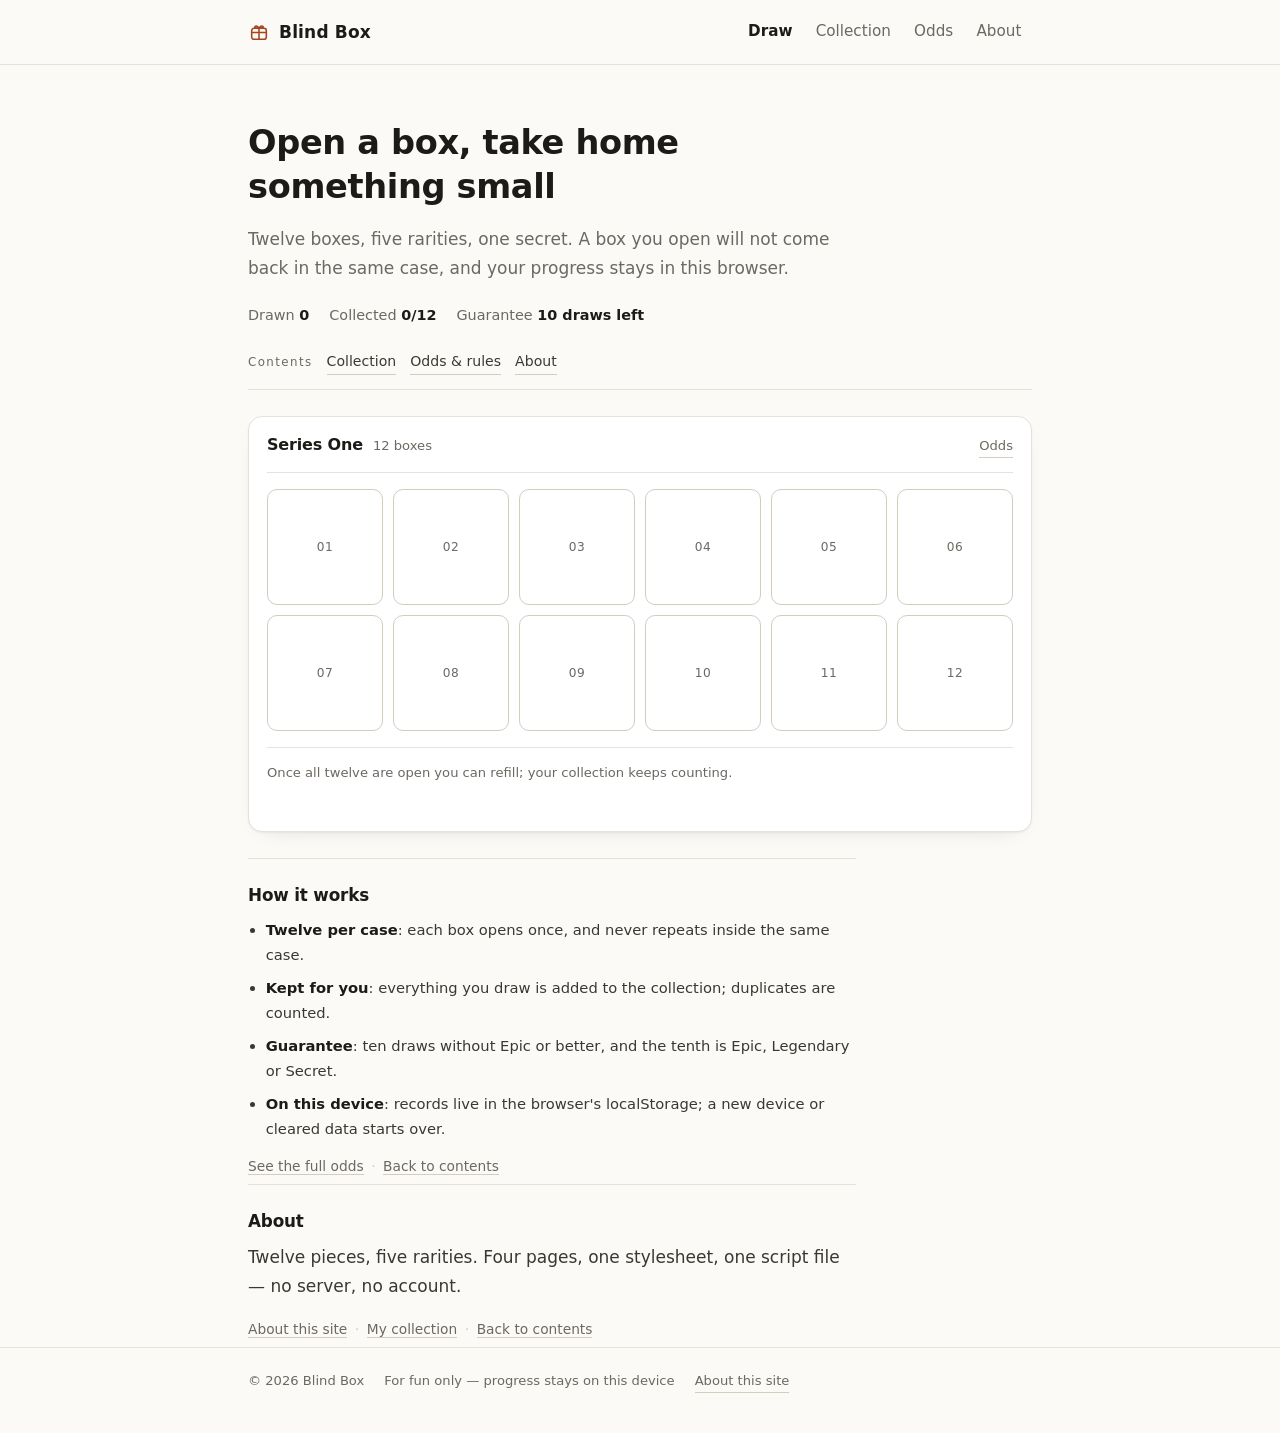
==== commit 58f7bd14: "Remove the eyebrow line from the homepage" ====
--- a/index.html
+++ b/index.html
@@ -39,7 +39,6 @@
     <div class="wrap">
 
       <section class="intro">
-        <p class="eyebrow">Front-end only · Course project</p>
         <h1>Open a box, take home something small</h1>
         <p class="lede">Twelve boxes, five rarities, one secret. A box you open will not come back in the same case, and your progress stays in this browser.</p>
         <p class="stats">
